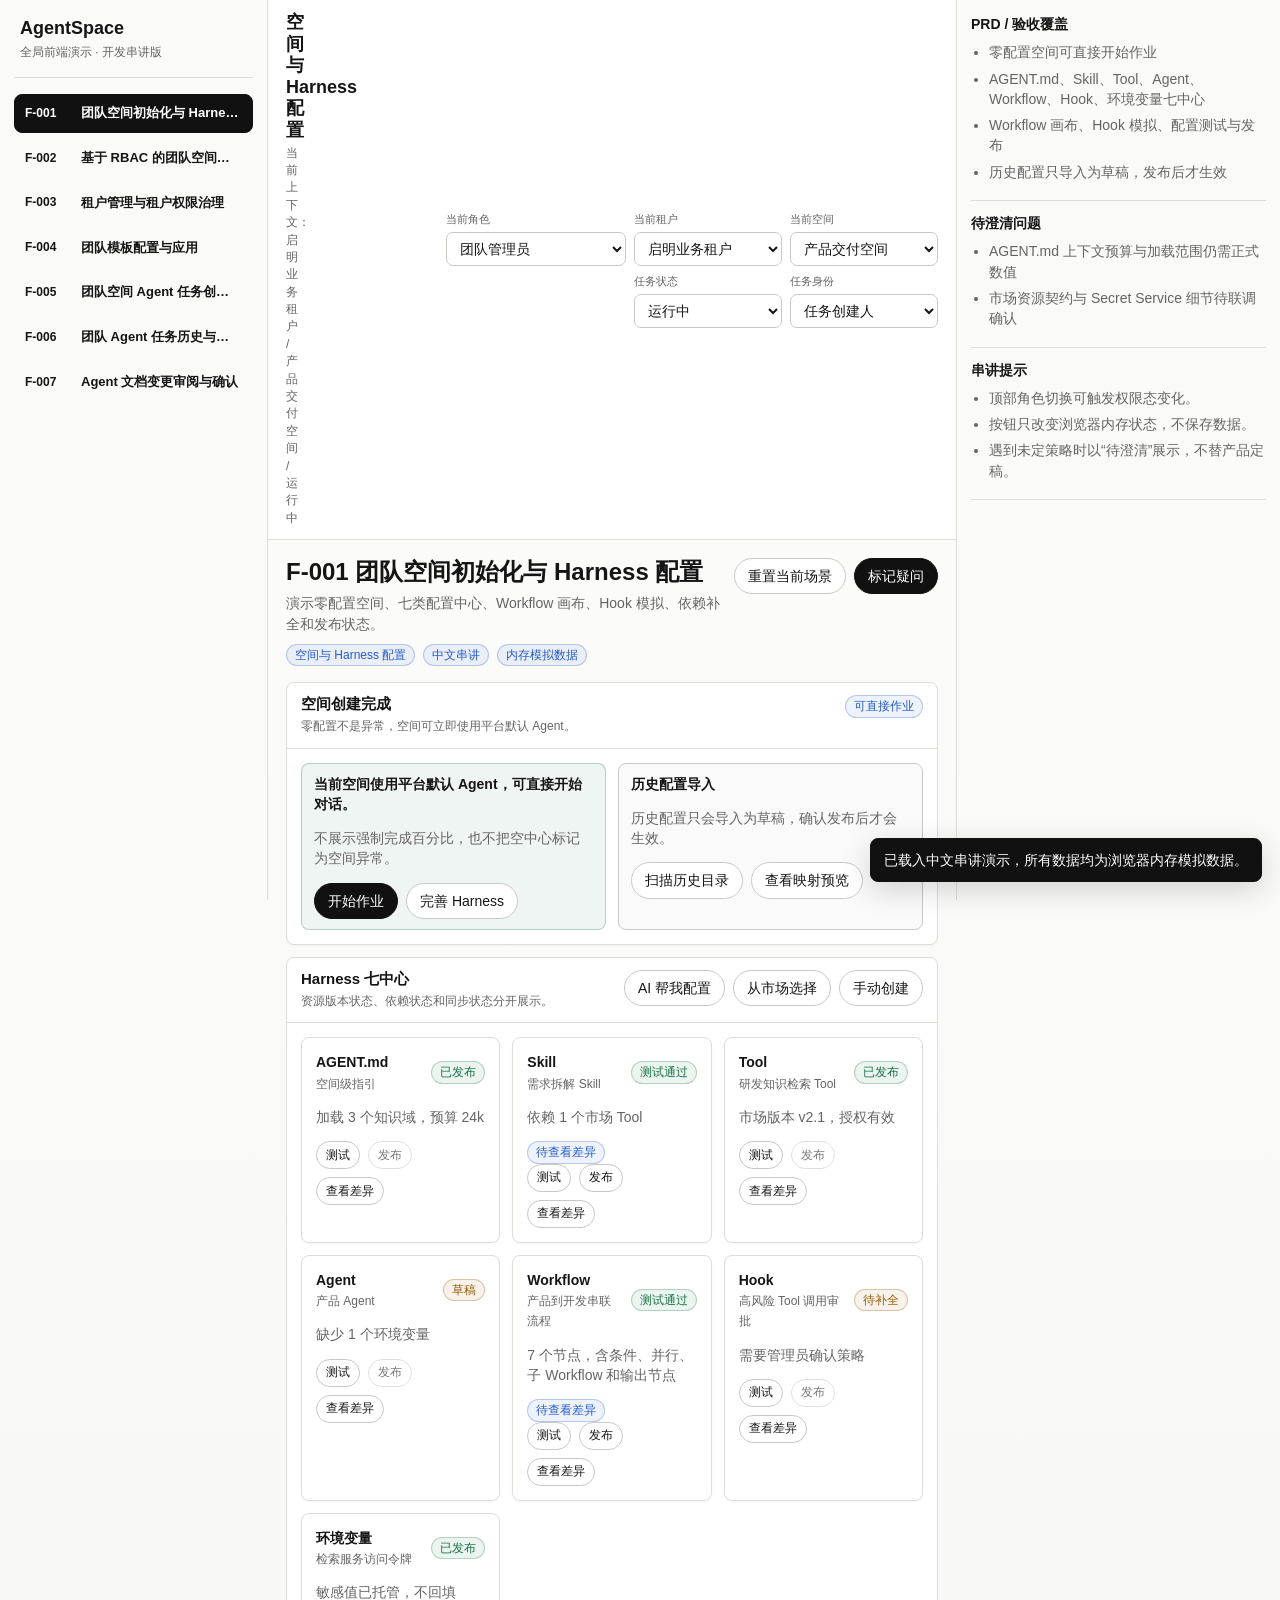
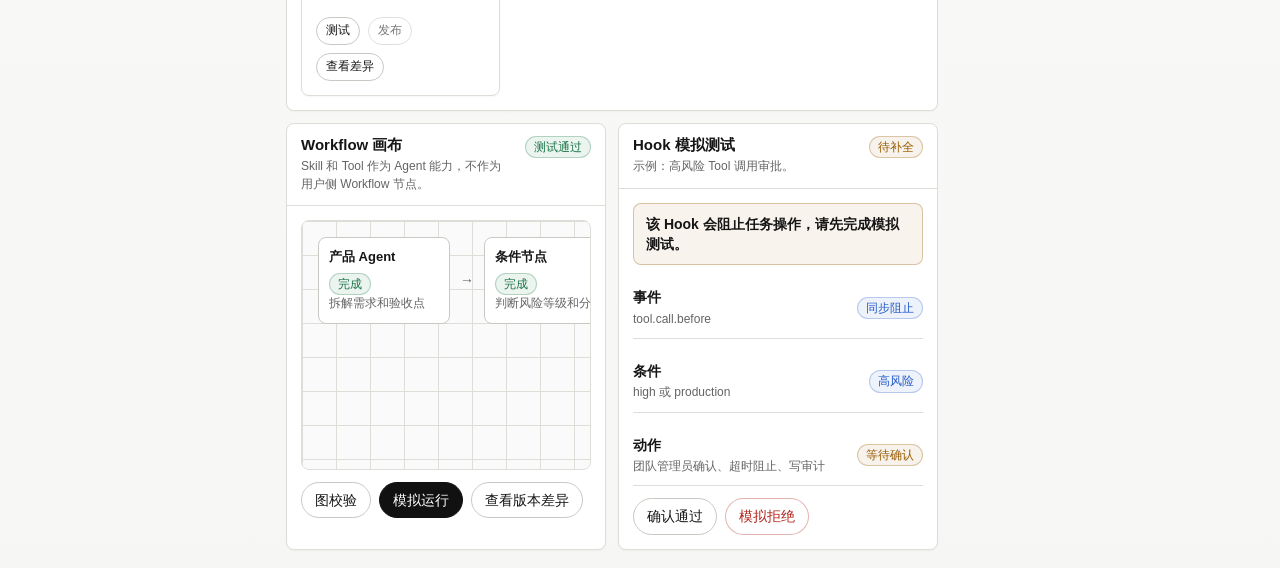
==== docs/global/frontend-demo/agentspace-walkthrough/index.html @ 5fec8a8c "docs: update AgentSpace specs and demo" ====
<!doctype html>
<html lang="zh-CN">
  <head>
    <meta charset="utf-8" />
    <meta name="viewport" content="width=device-width, initial-scale=1" />
    <title>AgentSpace 全局前端演示</title>
    <link rel="stylesheet" href="./styles.css" />
  </head>
  <body>
    <div id="app" class="app-shell" aria-live="polite"></div>
    <script src="./app.js"></script>
  </body>
</html>
---- docs/global/frontend-demo/agentspace-walkthrough/styles.css ----
:root {
  color-scheme: light;
  --bg: #f6f6f4;
  --surface: #ffffff;
  --surface-soft: #fafafa;
  --surface-strong: #f0f0ee;
  --text: #151515;
  --muted: #646464;
  --subtle: #8b8b8b;
  --line: #deded9;
  --line-strong: #c9c9c3;
  --black: #111111;
  --blue: #255cc7;
  --green: #177245;
  --orange: #995b00;
  --red: #b3261e;
  --purple: #6650a4;
  --shadow: 0 1px 2px rgba(0, 0, 0, 0.04);
  --radius: 8px;
  --sidebar: 268px;
  --inspector: 324px;
  font-family:
    Inter, "PingFang SC", "Hiragino Sans GB", "Microsoft YaHei", Arial,
    sans-serif;
  font-size: 14px;
  line-height: 1.45;
}

* {
  box-sizing: border-box;
}

html,
body {
  width: 100%;
  min-height: 100%;
  margin: 0;
}

body {
  background:
    linear-gradient(180deg, rgba(255, 255, 255, 0.76), rgba(246, 246, 244, 0.9)),
    var(--bg);
  color: var(--text);
}

button,
input,
select,
textarea {
  font: inherit;
}

button {
  cursor: pointer;
}

button:disabled,
select:disabled,
input:disabled {
  cursor: not-allowed;
  opacity: 0.58;
}

.app-shell {
  min-height: 100vh;
}

.workspace {
  display: grid;
  grid-template-columns: var(--sidebar) minmax(0, 1fr) var(--inspector);
  min-height: 100vh;
}

.sidebar {
  position: sticky;
  top: 0;
  height: 100vh;
  overflow: auto;
  border-right: 1px solid var(--line);
  background: rgba(250, 250, 249, 0.92);
  padding: 18px 14px;
}

.brand {
  display: grid;
  gap: 4px;
  padding: 0 6px 16px;
  border-bottom: 1px solid var(--line);
}

.brand-title {
  margin: 0;
  font-size: 18px;
  line-height: 1.2;
  font-weight: 760;
}

.brand-subtitle {
  margin: 0;
  color: var(--muted);
  font-size: 12px;
}

.nav-list {
  display: grid;
  gap: 6px;
  margin-top: 16px;
}

.nav-button {
  width: 100%;
  display: grid;
  grid-template-columns: auto minmax(0, 1fr);
  gap: 10px;
  align-items: center;
  border: 1px solid transparent;
  border-radius: var(--radius);
  background: transparent;
  color: var(--text);
  padding: 9px 10px;
  text-align: left;
}

.nav-button:hover {
  border-color: var(--line);
  background: var(--surface);
}

.nav-button.active {
  border-color: var(--black);
  background: var(--black);
  color: white;
}

.nav-id {
  min-width: 46px;
  font-size: 12px;
  font-weight: 740;
}

.nav-title {
  overflow: hidden;
  text-overflow: ellipsis;
  white-space: nowrap;
  font-size: 13px;
  font-weight: 650;
}

.main {
  min-width: 0;
  display: grid;
  grid-template-rows: auto minmax(0, 1fr);
}

.topbar {
  position: sticky;
  top: 0;
  z-index: 5;
  display: grid;
  grid-template-columns: minmax(0, 1fr) auto;
  gap: 16px;
  align-items: center;
  border-bottom: 1px solid var(--line);
  background: rgba(255, 255, 255, 0.9);
  backdrop-filter: blur(10px);
  padding: 12px 18px;
}

.topbar-title {
  min-width: 0;
}

.topbar-title h1 {
  margin: 0;
  font-size: 18px;
  line-height: 1.2;
}

.topbar-title p {
  margin: 3px 0 0;
  color: var(--muted);
  font-size: 12px;
}

.context-controls {
  display: flex;
  flex-wrap: wrap;
  justify-content: flex-end;
  gap: 8px;
}

.control {
  display: grid;
  gap: 4px;
}

.control label {
  color: var(--muted);
  font-size: 11px;
}

.control select,
.control input,
.control textarea {
  min-width: 148px;
  border: 1px solid var(--line-strong);
  border-radius: 7px;
  background: var(--surface);
  color: var(--text);
  padding: 7px 9px;
}

.content {
  min-width: 0;
  overflow: auto;
  padding: 18px;
}

.feature-header {
  display: grid;
  grid-template-columns: minmax(0, 1fr) auto;
  gap: 14px;
  align-items: start;
  margin-bottom: 16px;
}

.feature-header h2 {
  margin: 0;
  font-size: 24px;
  line-height: 1.18;
}

.feature-header p {
  margin: 7px 0 0;
  max-width: 900px;
  color: var(--muted);
}

.toolbar {
  display: flex;
  flex-wrap: wrap;
  gap: 8px;
  align-items: center;
}

.button {
  display: inline-flex;
  min-height: 34px;
  align-items: center;
  justify-content: center;
  gap: 6px;
  border: 1px solid var(--line-strong);
  border-radius: 999px;
  background: var(--surface);
  color: var(--text);
  padding: 7px 13px;
  text-decoration: none;
  white-space: nowrap;
}

.button:hover {
  border-color: var(--black);
}

.button.primary {
  border-color: var(--black);
  background: var(--black);
  color: #fff;
}

.button.danger {
  border-color: rgba(179, 38, 30, 0.35);
  color: var(--red);
}

.button.ghost {
  border-color: transparent;
  background: transparent;
}

.button.small {
  min-height: 28px;
  padding: 4px 9px;
  font-size: 12px;
}

.grid {
  display: grid;
  gap: 12px;
}

.grid.two {
  grid-template-columns: repeat(2, minmax(0, 1fr));
}

.grid.three {
  grid-template-columns: repeat(3, minmax(0, 1fr));
}

.grid.four {
  grid-template-columns: repeat(4, minmax(0, 1fr));
}

.panel {
  border: 1px solid var(--line);
  border-radius: var(--radius);
  background: var(--surface);
  box-shadow: var(--shadow);
  min-width: 0;
}

.panel-header {
  display: flex;
  align-items: flex-start;
  justify-content: space-between;
  gap: 12px;
  border-bottom: 1px solid var(--line);
  padding: 12px 14px;
}

.panel-title {
  margin: 0;
  font-size: 15px;
  line-height: 1.25;
  font-weight: 730;
}

.panel-subtitle {
  margin: 4px 0 0;
  color: var(--muted);
  font-size: 12px;
}

.panel-body {
  padding: 14px;
}

.metric-row,
.item-row,
.split-row {
  display: flex;
  align-items: center;
  justify-content: space-between;
  gap: 12px;
}

.item-row {
  min-height: 44px;
  border-bottom: 1px solid var(--line);
  padding: 10px 0;
}

.item-row:last-child {
  border-bottom: 0;
}

.item-main {
  min-width: 0;
}

.item-main strong {
  display: block;
  overflow-wrap: anywhere;
}

.muted {
  color: var(--muted);
}

.subtle {
  color: var(--subtle);
}

.tiny {
  font-size: 12px;
}

.badge {
  display: inline-flex;
  align-items: center;
  border: 1px solid var(--line-strong);
  border-radius: 999px;
  background: var(--surface-soft);
  color: var(--text);
  padding: 3px 8px;
  font-size: 12px;
  line-height: 1.2;
  white-space: nowrap;
}

.badge.dark {
  border-color: var(--black);
  background: var(--black);
  color: #fff;
}

.badge.green {
  border-color: rgba(23, 114, 69, 0.28);
  background: rgba(23, 114, 69, 0.08);
  color: var(--green);
}

.badge.blue {
  border-color: rgba(37, 92, 199, 0.28);
  background: rgba(37, 92, 199, 0.08);
  color: var(--blue);
}

.badge.orange {
  border-color: rgba(153, 91, 0, 0.3);
  background: rgba(153, 91, 0, 0.08);
  color: var(--orange);
}

.badge.red {
  border-color: rgba(179, 38, 30, 0.28);
  background: rgba(179, 38, 30, 0.08);
  color: var(--red);
}

.badge.purple {
  border-color: rgba(102, 80, 164, 0.28);
  background: rgba(102, 80, 164, 0.08);
  color: var(--purple);
}

.status-strip {
  display: flex;
  flex-wrap: wrap;
  gap: 8px;
  margin-top: 10px;
}

.table-wrap {
  width: 100%;
  overflow: auto;
}

table {
  width: 100%;
  border-collapse: collapse;
  min-width: 640px;
}

th,
td {
  border-bottom: 1px solid var(--line);
  padding: 10px 8px;
  text-align: left;
  vertical-align: middle;
}

th {
  color: var(--muted);
  font-size: 12px;
  font-weight: 650;
}

td {
  font-size: 13px;
}

.input-row {
  display: grid;
  grid-template-columns: minmax(0, 1fr) auto;
  gap: 8px;
  align-items: end;
}

.field,
.search-field {
  width: 100%;
  border: 1px solid var(--line-strong);
  border-radius: 7px;
  background: var(--surface);
  color: var(--text);
  padding: 8px 10px;
}

textarea.field {
  min-height: 86px;
  resize: vertical;
}

.segmented {
  display: inline-flex;
  flex-wrap: wrap;
  gap: 4px;
  border: 1px solid var(--line);
  border-radius: 999px;
  background: var(--surface-strong);
  padding: 3px;
}

.segment {
  border: 0;
  border-radius: 999px;
  background: transparent;
  color: var(--muted);
  padding: 5px 10px;
  white-space: nowrap;
}

.segment.active {
  background: var(--surface);
  color: var(--text);
  box-shadow: var(--shadow);
}

.canvas {
  position: relative;
  min-height: 250px;
  border: 1px solid var(--line);
  border-radius: var(--radius);
  background:
    linear-gradient(var(--line) 1px, transparent 1px),
    linear-gradient(90deg, var(--line) 1px, transparent 1px),
    var(--surface-soft);
  background-size: 34px 34px;
  padding: 16px;
  overflow: auto;
}

.node-map {
  display: flex;
  min-width: 640px;
  align-items: center;
  gap: 10px;
}

.node {
  min-width: 132px;
  border: 1px solid var(--line-strong);
  border-radius: var(--radius);
  background: var(--surface);
  padding: 10px;
}

.node.active {
  border-color: var(--black);
  box-shadow: inset 0 0 0 1px var(--black);
}

.node h4 {
  margin: 0 0 6px;
  font-size: 13px;
}

.node p {
  margin: 0;
  color: var(--muted);
  font-size: 12px;
}

.connector {
  color: var(--muted);
  white-space: nowrap;
}

.timeline {
  display: grid;
  gap: 10px;
}

.timeline-item {
  display: grid;
  grid-template-columns: 84px minmax(0, 1fr);
  gap: 12px;
}

.timeline-time {
  color: var(--subtle);
  font-size: 12px;
  padding-top: 3px;
}

.timeline-card {
  border-left: 2px solid var(--line-strong);
  padding-left: 12px;
}

.timeline-card strong {
  display: block;
  margin-bottom: 3px;
}

.code-block {
  overflow: auto;
  border: 1px solid var(--line);
  border-radius: var(--radius);
  background: #1f1f1f;
  color: #f4f4f4;
  padding: 12px;
  font-family: "SFMono-Regular", Consolas, "Liberation Mono", monospace;
  font-size: 12px;
  line-height: 1.55;
  white-space: pre;
}

.diff-add {
  color: #b8f0cf;
}

.diff-del {
  color: #ffb8b3;
}

.notice {
  border: 1px solid var(--line-strong);
  border-radius: var(--radius);
  background: var(--surface-soft);
  padding: 10px 12px;
}

.notice.warning {
  border-color: rgba(153, 91, 0, 0.32);
  background: rgba(153, 91, 0, 0.07);
}

.notice.danger {
  border-color: rgba(179, 38, 30, 0.28);
  background: rgba(179, 38, 30, 0.07);
}

.notice.success {
  border-color: rgba(23, 114, 69, 0.28);
  background: rgba(23, 114, 69, 0.07);
}

.inspector {
  position: sticky;
  top: 0;
  height: 100vh;
  overflow: auto;
  border-left: 1px solid var(--line);
  background: rgba(250, 250, 249, 0.95);
  padding: 14px;
}

.inspector-section {
  border-bottom: 1px solid var(--line);
  padding: 12px 0;
}

.inspector-section:first-child {
  padding-top: 0;
}

.inspector h3 {
  margin: 0 0 8px;
  font-size: 14px;
}

.inspector ul {
  margin: 0;
  padding-left: 18px;
}

.inspector li {
  margin: 6px 0;
  color: var(--muted);
}

.toast {
  position: fixed;
  right: 18px;
  bottom: 18px;
  z-index: 20;
  max-width: 420px;
  border: 1px solid var(--black);
  border-radius: var(--radius);
  background: var(--black);
  color: #fff;
  padding: 11px 13px;
  box-shadow: 0 8px 30px rgba(0, 0, 0, 0.16);
}

.modal-backdrop {
  position: fixed;
  inset: 0;
  z-index: 30;
  display: grid;
  place-items: center;
  background: rgba(20, 20, 20, 0.32);
  padding: 18px;
}

.modal {
  width: min(680px, 100%);
  max-height: calc(100vh - 36px);
  overflow: auto;
  border: 1px solid var(--line-strong);
  border-radius: var(--radius);
  background: var(--surface);
  box-shadow: 0 22px 80px rgba(0, 0, 0, 0.24);
}

.modal-header,
.modal-body,
.modal-footer {
  padding: 14px;
}

.modal-header {
  display: flex;
  justify-content: space-between;
  gap: 12px;
  border-bottom: 1px solid var(--line);
}

.modal-header h3 {
  margin: 0;
}

.modal-footer {
  border-top: 1px solid var(--line);
  text-align: right;
}

.empty {
  display: grid;
  min-height: 160px;
  place-items: center;
  border: 1px dashed var(--line-strong);
  border-radius: var(--radius);
  color: var(--muted);
  text-align: center;
  padding: 20px;
}

@media (max-width: 1180px) {
  .workspace {
    grid-template-columns: 230px minmax(0, 1fr);
  }

  .inspector {
    position: static;
    grid-column: 1 / -1;
    height: auto;
    border-top: 1px solid var(--line);
    border-left: 0;
  }
}

@media (max-width: 880px) {
  .workspace {
    grid-template-columns: 1fr;
  }

  .sidebar {
    position: static;
    height: auto;
    border-right: 0;
    border-bottom: 1px solid var(--line);
  }

  .nav-list {
    grid-template-columns: repeat(2, minmax(0, 1fr));
  }

  .topbar,
  .feature-header {
    grid-template-columns: 1fr;
  }

  .context-controls {
    justify-content: flex-start;
  }

  .grid.two,
  .grid.three,
  .grid.four {
    grid-template-columns: 1fr;
  }
}

@media (max-width: 560px) {
  .content,
  .topbar,
  .sidebar,
  .inspector {
    padding: 12px;
  }

  .nav-list {
    grid-template-columns: 1fr;
  }

  .input-row,
  .timeline-item {
    grid-template-columns: 1fr;
  }

  .control,
  .control select,
  .control input,
  .button {
    width: 100%;
  }

  .context-controls {
    display: grid;
    grid-template-columns: 1fr;
  }
}
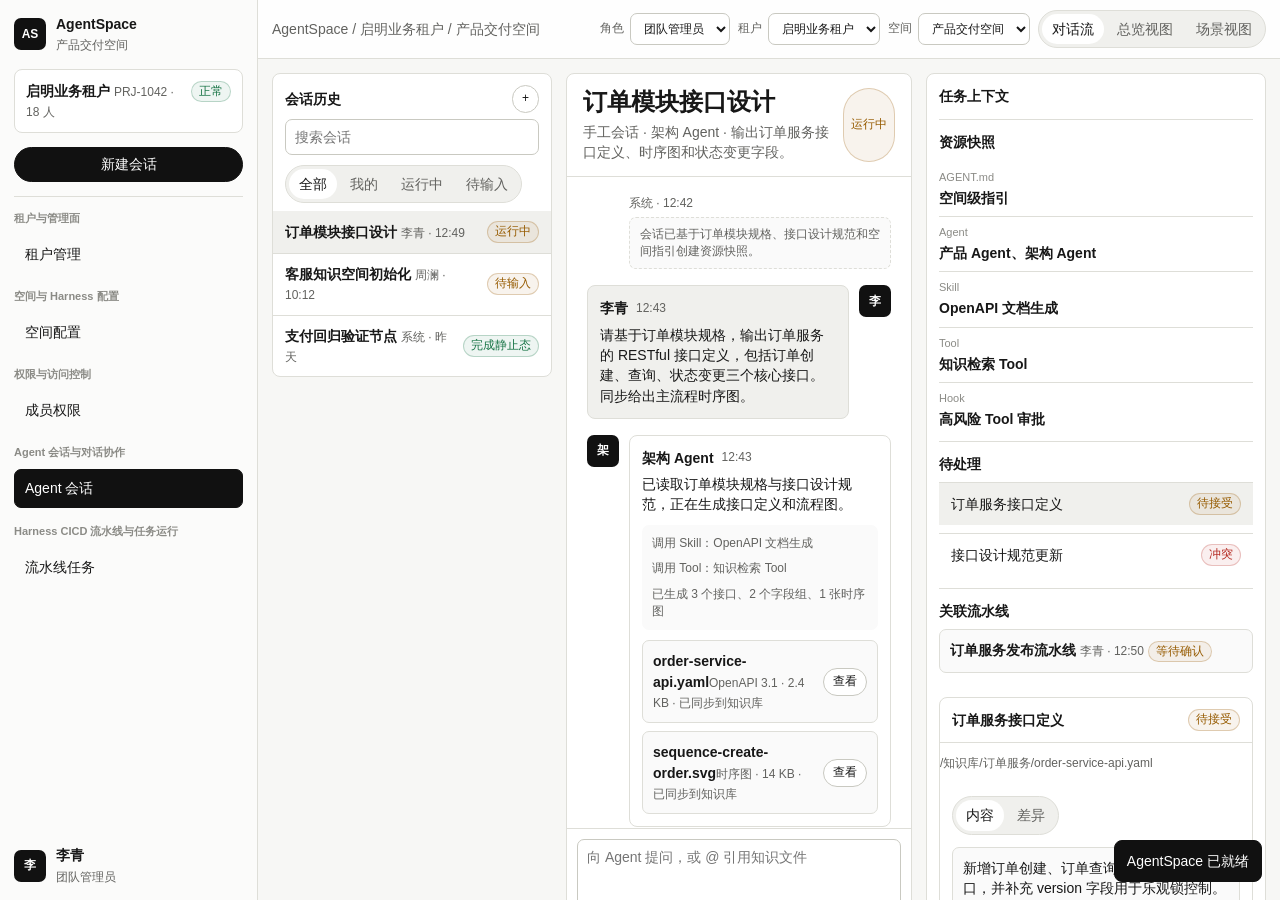
==== commit dbdc4742: "docs:更新workflow设计和demo" ====
--- a/docs/global/frontend-demo/agentspace-walkthrough/index.html
+++ b/docs/global/frontend-demo/agentspace-walkthrough/index.html
@@ -3,7 +3,7 @@
   <head>
     <meta charset="utf-8" />
     <meta name="viewport" content="width=device-width, initial-scale=1" />
-    <title>AgentSpace 全局前端演示</title>
+    <title>AgentSpace 产品体验</title>
     <link rel="stylesheet" href="./styles.css" />
   </head>
   <body>
--- a/docs/global/frontend-demo/agentspace-walkthrough/styles.css
+++ b/docs/global/frontend-demo/agentspace-walkthrough/styles.css
@@ -1,34 +1,26 @@
 :root {
   color-scheme: light;
-  --bg: #f6f6f4;
+  --bg: #f7f7f5;
   --surface: #ffffff;
   --surface-soft: #fafafa;
-  --surface-strong: #f0f0ee;
-  --text: #151515;
-  --muted: #646464;
-  --subtle: #8b8b8b;
-  --line: #deded9;
-  --line-strong: #c9c9c3;
+  --surface-strong: #f0f0ed;
+  --text: #171717;
+  --muted: #62625f;
+  --subtle: #8b8b86;
+  --line: #deded8;
+  --line-strong: #c9c9c1;
   --black: #111111;
+  --green: #167344;
+  --orange: #965b00;
+  --red: #b3261e;
   --blue: #255cc7;
-  --green: #177245;
-  --orange: #995b00;
-  --red: #b3261e;
-  --purple: #6650a4;
-  --shadow: 0 1px 2px rgba(0, 0, 0, 0.04);
   --radius: 8px;
-  --sidebar: 268px;
-  --inspector: 324px;
-  font-family:
-    Inter, "PingFang SC", "Hiragino Sans GB", "Microsoft YaHei", Arial,
-    sans-serif;
+  font-family: Inter, "PingFang SC", "Hiragino Sans GB", "Microsoft YaHei", Arial, sans-serif;
   font-size: 14px;
   line-height: 1.45;
 }
 
-* {
-  box-sizing: border-box;
-}
+* { box-sizing: border-box; }
 
 html,
 body {
@@ -38,9 +30,7 @@
 }
 
 body {
-  background:
-    linear-gradient(180deg, rgba(255, 255, 255, 0.76), rgba(246, 246, 244, 0.9)),
-    var(--bg);
+  background: var(--bg);
   color: var(--text);
 }
 
@@ -56,211 +46,301 @@
 }
 
 button:disabled,
-select:disabled,
-input:disabled {
+select:disabled {
   cursor: not-allowed;
-  opacity: 0.58;
-}
-
-.app-shell {
+  opacity: 0.5;
+}
+
+.app-shell,
+.product-shell {
   min-height: 100vh;
 }
 
-.workspace {
-  display: grid;
-  grid-template-columns: var(--sidebar) minmax(0, 1fr) var(--inspector);
-  min-height: 100vh;
+.product-shell {
+  display: grid;
+  grid-template-columns: 258px minmax(0, 1fr);
 }
 
 .sidebar {
   position: sticky;
   top: 0;
+  display: grid;
+  grid-template-rows: auto auto auto 1fr auto;
+  gap: 14px;
   height: 100vh;
   overflow: auto;
   border-right: 1px solid var(--line);
-  background: rgba(250, 250, 249, 0.92);
-  padding: 18px 14px;
-}
-
-.brand {
+  background: #fbfbfa;
+  padding: 14px;
+}
+
+.brand-row,
+.user-strip {
+  display: flex;
+  align-items: center;
+  gap: 10px;
+}
+
+.brand-mark,
+.avatar {
+  display: grid;
+  width: 32px;
+  height: 32px;
+  flex: 0 0 auto;
+  place-items: center;
+  border-radius: 7px;
+  background: var(--black);
+  color: #fff;
+  font-size: 12px;
+  font-weight: 760;
+}
+
+.brand-row strong,
+.user-strip strong {
+  display: block;
+  font-weight: 740;
+}
+
+.brand-row span,
+.user-strip span,
+.space-card span,
+.context-card span,
+.list-row span,
+.session-row span,
+.artifact span,
+.muted {
+  color: var(--muted);
+  font-size: 12px;
+}
+
+.space-card,
+.panel,
+.context-panel,
+.session-list,
+.conversation {
+  border: 1px solid var(--line);
+  border-radius: var(--radius);
+  background: var(--surface);
+}
+
+.space-card {
+  padding: 11px;
+}
+
+.split {
+  display: flex;
+  align-items: flex-start;
+  justify-content: space-between;
+  gap: 12px;
+}
+
+.sidebar-actions {
+  display: grid;
+  gap: 8px;
+}
+
+.nav-list {
+  display: grid;
+  align-content: start;
+  gap: 16px;
+  border-top: 1px solid var(--line);
+  padding-top: 14px;
+}
+
+.nav-group {
   display: grid;
   gap: 4px;
-  padding: 0 6px 16px;
-  border-bottom: 1px solid var(--line);
-}
-
-.brand-title {
-  margin: 0;
-  font-size: 18px;
-  line-height: 1.2;
-  font-weight: 760;
-}
-
-.brand-subtitle {
-  margin: 0;
-  color: var(--muted);
-  font-size: 12px;
-}
-
-.nav-list {
-  display: grid;
-  gap: 6px;
-  margin-top: 16px;
-}
-
-.nav-button {
+}
+
+.nav-group p {
+  margin: 0 0 4px;
+  color: var(--subtle);
+  font-size: 11px;
+  font-weight: 700;
+}
+
+.nav-item {
   width: 100%;
-  display: grid;
-  grid-template-columns: auto minmax(0, 1fr);
-  gap: 10px;
-  align-items: center;
   border: 1px solid transparent;
-  border-radius: var(--radius);
+  border-radius: 7px;
   background: transparent;
   color: var(--text);
-  padding: 9px 10px;
+  padding: 8px 10px;
   text-align: left;
 }
 
-.nav-button:hover {
+.nav-item:hover,
+.nav-item.active {
   border-color: var(--line);
-  background: var(--surface);
-}
-
-.nav-button.active {
+  background: var(--surface-strong);
+}
+
+.nav-item.active {
   border-color: var(--black);
   background: var(--black);
-  color: white;
-}
-
-.nav-id {
-  min-width: 46px;
-  font-size: 12px;
-  font-weight: 740;
-}
-
-.nav-title {
+  color: #fff;
+}
+
+.main-shell {
+  min-width: 0;
+  display: grid;
+  grid-template-rows: auto minmax(0, 1fr);
+  height: 100vh;
+}
+
+.topbar {
+  display: grid;
+  grid-template-columns: minmax(0, 1fr) auto;
+  align-items: center;
+  gap: 14px;
+  border-bottom: 1px solid var(--line);
+  background: rgba(255, 255, 255, 0.92);
+  padding: 10px 14px;
+}
+
+.crumbs {
   overflow: hidden;
+  color: var(--muted);
   text-overflow: ellipsis;
   white-space: nowrap;
-  font-size: 13px;
-  font-weight: 650;
-}
-
-.main {
-  min-width: 0;
-  display: grid;
-  grid-template-rows: auto minmax(0, 1fr);
-}
-
-.topbar {
-  position: sticky;
-  top: 0;
-  z-index: 5;
-  display: grid;
-  grid-template-columns: minmax(0, 1fr) auto;
-  gap: 16px;
-  align-items: center;
-  border-bottom: 1px solid var(--line);
-  background: rgba(255, 255, 255, 0.9);
-  backdrop-filter: blur(10px);
-  padding: 12px 18px;
-}
-
-.topbar-title {
-  min-width: 0;
-}
-
-.topbar-title h1 {
-  margin: 0;
-  font-size: 18px;
-  line-height: 1.2;
-}
-
-.topbar-title p {
-  margin: 3px 0 0;
-  color: var(--muted);
-  font-size: 12px;
-}
-
-.context-controls {
+}
+
+.topbar-controls {
   display: flex;
   flex-wrap: wrap;
   justify-content: flex-end;
   gap: 8px;
 }
 
-.control {
-  display: grid;
-  gap: 4px;
-}
-
-.control label {
-  color: var(--muted);
-  font-size: 11px;
-}
-
-.control select,
-.control input,
-.control textarea {
-  min-width: 148px;
+.topbar-controls label {
+  display: flex;
+  align-items: center;
+  gap: 6px;
+  color: var(--muted);
+  font-size: 12px;
+}
+
+select,
+input,
+textarea {
   border: 1px solid var(--line-strong);
   border-radius: 7px;
-  background: var(--surface);
+  background: #fff;
   color: var(--text);
   padding: 7px 9px;
 }
 
-.content {
-  min-width: 0;
+.view-switch,
+.segmented {
+  display: inline-flex;
+  gap: 3px;
+  border: 1px solid var(--line);
+  border-radius: 999px;
+  background: var(--surface-strong);
+  padding: 3px;
+}
+
+.view-switch button,
+.segmented button {
+  border: 0;
+  border-radius: 999px;
+  background: transparent;
+  color: var(--muted);
+  padding: 5px 10px;
+  white-space: nowrap;
+}
+
+.view-switch button.active,
+.segmented button.active {
+  background: #fff;
+  color: var(--text);
+}
+
+.workbench {
+  min-height: 0;
   overflow: auto;
-  padding: 18px;
-}
-
-.feature-header {
-  display: grid;
-  grid-template-columns: minmax(0, 1fr) auto;
+  padding: 14px;
+}
+
+.workbench.two-col {
+  display: grid;
+  grid-template-columns: minmax(0, 1fr) 340px;
   gap: 14px;
-  align-items: start;
-  margin-bottom: 16px;
-}
-
-.feature-header h2 {
+}
+
+.session-layout {
+  display: grid;
+  grid-template-columns: 280px minmax(0, 1fr) 340px;
+  gap: 14px;
+}
+
+.content-area {
+  display: grid;
+  align-content: start;
+  gap: 14px;
+}
+
+.page-title {
+  display: flex;
+  align-items: flex-start;
+  justify-content: space-between;
+  gap: 12px;
+  border-bottom: 1px solid var(--line);
+  padding: 4px 0 14px;
+}
+
+.page-title h1,
+.conversation-head h1 {
   margin: 0;
   font-size: 24px;
   line-height: 1.18;
 }
 
-.feature-header p {
-  margin: 7px 0 0;
-  max-width: 900px;
-  color: var(--muted);
-}
-
-.toolbar {
-  display: flex;
-  flex-wrap: wrap;
-  gap: 8px;
-  align-items: center;
+.page-title p,
+.conversation-head p {
+  margin: 5px 0 0;
+  color: var(--muted);
+}
+
+.panel,
+.session-list,
+.conversation,
+.context-panel {
+  min-width: 0;
+}
+
+.panel-head {
+  display: flex;
+  align-items: center;
+  justify-content: space-between;
+  gap: 10px;
+  border-bottom: 1px solid var(--line);
+  padding: 11px 12px;
+}
+
+.panel-head.no-border {
+  border-bottom: 0;
+  padding-bottom: 6px;
+}
+
+.panel-head h2,
+.context-panel h2,
+.context-section h3 {
+  margin: 0;
+  font-size: 14px;
 }
 
 .button {
   display: inline-flex;
-  min-height: 34px;
+  min-height: 32px;
   align-items: center;
   justify-content: center;
-  gap: 6px;
   border: 1px solid var(--line-strong);
   border-radius: 999px;
-  background: var(--surface);
+  background: #fff;
   color: var(--text);
-  padding: 7px 13px;
-  text-decoration: none;
+  padding: 6px 12px;
   white-space: nowrap;
-}
-
-.button:hover {
-  border-color: var(--black);
 }
 
 .button.primary {
@@ -269,111 +349,20 @@
   color: #fff;
 }
 
-.button.danger {
-  border-color: rgba(179, 38, 30, 0.35);
-  color: var(--red);
-}
-
-.button.ghost {
-  border-color: transparent;
-  background: transparent;
-}
-
 .button.small {
-  min-height: 28px;
+  min-height: 26px;
   padding: 4px 9px;
   font-size: 12px;
 }
 
-.grid {
-  display: grid;
-  gap: 12px;
-}
-
-.grid.two {
-  grid-template-columns: repeat(2, minmax(0, 1fr));
-}
-
-.grid.three {
-  grid-template-columns: repeat(3, minmax(0, 1fr));
-}
-
-.grid.four {
-  grid-template-columns: repeat(4, minmax(0, 1fr));
-}
-
-.panel {
-  border: 1px solid var(--line);
-  border-radius: var(--radius);
-  background: var(--surface);
-  box-shadow: var(--shadow);
-  min-width: 0;
-}
-
-.panel-header {
-  display: flex;
-  align-items: flex-start;
-  justify-content: space-between;
-  gap: 12px;
-  border-bottom: 1px solid var(--line);
-  padding: 12px 14px;
-}
-
-.panel-title {
-  margin: 0;
-  font-size: 15px;
-  line-height: 1.25;
-  font-weight: 730;
-}
-
-.panel-subtitle {
-  margin: 4px 0 0;
-  color: var(--muted);
-  font-size: 12px;
-}
-
-.panel-body {
-  padding: 14px;
-}
-
-.metric-row,
-.item-row,
-.split-row {
-  display: flex;
-  align-items: center;
-  justify-content: space-between;
-  gap: 12px;
-}
-
-.item-row {
-  min-height: 44px;
-  border-bottom: 1px solid var(--line);
-  padding: 10px 0;
-}
-
-.item-row:last-child {
-  border-bottom: 0;
-}
-
-.item-main {
-  min-width: 0;
-}
-
-.item-main strong {
-  display: block;
-  overflow-wrap: anywhere;
-}
-
-.muted {
-  color: var(--muted);
-}
-
-.subtle {
-  color: var(--subtle);
-}
-
-.tiny {
-  font-size: 12px;
+.toolbar {
+  display: flex;
+  flex-wrap: wrap;
+  gap: 8px;
+}
+
+.toolbar.vertical {
+  display: grid;
 }
 
 .badge {
@@ -383,283 +372,382 @@
   border-radius: 999px;
   background: var(--surface-soft);
   color: var(--text);
-  padding: 3px 8px;
-  font-size: 12px;
-  line-height: 1.2;
+  padding: 2px 7px;
+  font-size: 12px;
+  line-height: 1.3;
   white-space: nowrap;
 }
 
-.badge.dark {
-  border-color: var(--black);
-  background: var(--black);
-  color: #fff;
-}
-
-.badge.green {
-  border-color: rgba(23, 114, 69, 0.28);
-  background: rgba(23, 114, 69, 0.08);
+.badge.ok {
+  border-color: rgba(22, 115, 68, 0.25);
+  background: rgba(22, 115, 68, 0.07);
   color: var(--green);
 }
 
-.badge.blue {
-  border-color: rgba(37, 92, 199, 0.28);
-  background: rgba(37, 92, 199, 0.08);
-  color: var(--blue);
-}
-
-.badge.orange {
-  border-color: rgba(153, 91, 0, 0.3);
-  background: rgba(153, 91, 0, 0.08);
+.badge.wait {
+  border-color: rgba(150, 91, 0, 0.26);
+  background: rgba(150, 91, 0, 0.07);
   color: var(--orange);
 }
 
-.badge.red {
-  border-color: rgba(179, 38, 30, 0.28);
-  background: rgba(179, 38, 30, 0.08);
+.badge.bad {
+  border-color: rgba(179, 38, 30, 0.24);
+  background: rgba(179, 38, 30, 0.07);
   color: var(--red);
 }
 
-.badge.purple {
-  border-color: rgba(102, 80, 164, 0.28);
-  background: rgba(102, 80, 164, 0.08);
-  color: var(--purple);
-}
-
-.status-strip {
-  display: flex;
-  flex-wrap: wrap;
+.list,
+.table,
+.member-table {
+  display: grid;
+}
+
+.list-row,
+.session-row,
+.todo {
+  width: 100%;
+  display: flex;
+  align-items: center;
+  justify-content: space-between;
+  gap: 10px;
+  border: 0;
+  border-top: 1px solid var(--line);
+  background: transparent;
+  color: var(--text);
+  padding: 10px 12px;
+  text-align: left;
+}
+
+.list-row:first-child,
+.session-row:first-child {
+  border-top: 0;
+}
+
+.list-row.selected,
+.session-row.selected,
+.todo.selected {
+  background: var(--surface-strong);
+}
+
+.search {
+  width: calc(100% - 24px);
+  margin: 0 12px 10px;
+}
+
+.session-list {
+  align-self: start;
+  overflow: hidden;
+}
+
+.session-list .segmented {
+  margin: 0 12px 8px;
+}
+
+.conversation {
+  display: grid;
+  grid-template-rows: auto minmax(0, 1fr) auto;
+  min-height: calc(100vh - 92px);
+  overflow: hidden;
+}
+
+.conversation-head {
+  display: flex;
+  justify-content: space-between;
+  gap: 12px;
+  border-bottom: 1px solid var(--line);
+  padding: 14px 16px;
+}
+
+.messages {
+  overflow: auto;
+  padding: 18px 20px;
+}
+
+.message {
+  margin-bottom: 16px;
+}
+
+.message.system {
+  margin-left: 42px;
+  color: var(--muted);
+  font-size: 12px;
+}
+
+.message.system p {
+  display: inline-block;
+  margin: 4px 0 0;
+  border: 1px dashed var(--line);
+  border-radius: 7px;
+  background: var(--surface-soft);
+  padding: 8px 10px;
+}
+
+.message.user,
+.message.agent {
+  display: grid;
+  grid-template-columns: 32px minmax(0, 1fr);
+  gap: 10px;
+}
+
+.message.user {
+  grid-template-columns: minmax(0, 1fr) 32px;
+}
+
+.message.user .avatar {
+  grid-column: 2;
+  grid-row: 1;
+}
+
+.message.user .bubble {
+  grid-column: 1;
+  justify-self: end;
+  max-width: 760px;
+  background: var(--surface-strong);
+}
+
+.bubble {
+  border: 1px solid var(--line);
+  border-radius: var(--radius);
+  background: #fff;
+  padding: 12px;
+}
+
+.message-meta {
+  display: flex;
+  align-items: center;
+  gap: 8px;
+  margin-bottom: 6px;
+}
+
+.message-meta span {
+  color: var(--muted);
+  font-size: 12px;
+}
+
+.bubble p {
+  margin: 0;
+}
+
+.step-card,
+.artifact-list,
+.snapshot {
+  display: grid;
   gap: 8px;
   margin-top: 10px;
 }
 
-.table-wrap {
+.step-card {
+  border-radius: 7px;
+  background: var(--surface-soft);
+  padding: 10px;
+}
+
+.step-card span {
+  display: block;
+  color: var(--muted);
+  font-size: 12px;
+}
+
+.artifact,
+.context-card,
+.doc-box,
+.diff-box {
+  border: 1px solid var(--line);
+  border-radius: 7px;
+  background: var(--surface-soft);
+  padding: 10px;
+}
+
+.artifact {
+  display: flex;
+  align-items: center;
+  justify-content: space-between;
+  gap: 10px;
+}
+
+.composer {
+  border-top: 1px solid var(--line);
+  background: #fff;
+  padding: 10px;
+}
+
+.composer textarea {
   width: 100%;
-  overflow: auto;
-}
-
-table {
-  width: 100%;
-  border-collapse: collapse;
-  min-width: 640px;
-}
-
-th,
-td {
+  min-height: 72px;
+  resize: vertical;
+}
+
+.composer-actions {
+  display: flex;
+  align-items: center;
+  justify-content: space-between;
+  gap: 10px;
+  margin-top: 8px;
+}
+
+.hint {
+  color: var(--subtle);
+  font-size: 12px;
+}
+
+.context-panel {
+  align-self: start;
+  display: grid;
+  gap: 12px;
+  padding: 12px;
+}
+
+.context-section {
+  display: grid;
+  gap: 8px;
+  border-top: 1px solid var(--line);
+  padding-top: 12px;
+}
+
+.snapshot div {
+  display: grid;
+  gap: 2px;
   border-bottom: 1px solid var(--line);
-  padding: 10px 8px;
-  text-align: left;
-  vertical-align: middle;
-}
-
-th {
-  color: var(--muted);
-  font-size: 12px;
-  font-weight: 650;
-}
-
-td {
-  font-size: 13px;
-}
-
-.input-row {
-  display: grid;
-  grid-template-columns: minmax(0, 1fr) auto;
-  gap: 8px;
-  align-items: end;
-}
-
-.field,
-.search-field {
-  width: 100%;
-  border: 1px solid var(--line-strong);
-  border-radius: 7px;
-  background: var(--surface);
-  color: var(--text);
-  padding: 8px 10px;
-}
-
-textarea.field {
-  min-height: 86px;
-  resize: vertical;
-}
-
-.segmented {
-  display: inline-flex;
-  flex-wrap: wrap;
-  gap: 4px;
-  border: 1px solid var(--line);
-  border-radius: 999px;
-  background: var(--surface-strong);
-  padding: 3px;
-}
-
-.segment {
-  border: 0;
-  border-radius: 999px;
-  background: transparent;
-  color: var(--muted);
-  padding: 5px 10px;
-  white-space: nowrap;
-}
-
-.segment.active {
-  background: var(--surface);
-  color: var(--text);
-  box-shadow: var(--shadow);
-}
-
-.canvas {
-  position: relative;
-  min-height: 250px;
+  padding-bottom: 8px;
+}
+
+.snapshot div:last-child {
+  border-bottom: 0;
+  padding-bottom: 0;
+}
+
+.snapshot span {
+  color: var(--subtle);
+  font-size: 11px;
+}
+
+.resource-grid {
+  display: grid;
+  grid-template-columns: repeat(3, minmax(0, 1fr));
+  gap: 12px;
+}
+
+.resource-card {
+  display: grid;
+  gap: 10px;
   border: 1px solid var(--line);
   border-radius: var(--radius);
-  background:
-    linear-gradient(var(--line) 1px, transparent 1px),
-    linear-gradient(90deg, var(--line) 1px, transparent 1px),
-    var(--surface-soft);
-  background-size: 34px 34px;
-  padding: 16px;
+  background: #fff;
+  padding: 12px;
+}
+
+.resource-card p {
+  margin: 0;
+  color: var(--muted);
+}
+
+.metrics {
+  display: grid;
+  grid-template-columns: repeat(3, minmax(0, 1fr));
+  gap: 10px;
+  padding: 12px;
+}
+
+.metrics div {
+  border: 1px solid var(--line);
+  border-radius: 7px;
+  background: var(--surface-soft);
+  padding: 10px;
+}
+
+.metrics span {
+  display: block;
+  color: var(--muted);
+  font-size: 12px;
+}
+
+.metrics strong {
+  font-size: 20px;
+}
+
+.table-row,
+.member-head,
+.member-row {
+  display: grid;
+  grid-template-columns: 1.2fr 0.8fr 2fr auto;
+  gap: 10px;
+  align-items: center;
+  border-top: 1px solid var(--line);
+  padding: 10px 12px;
+}
+
+.member-head,
+.member-row {
+  grid-template-columns: 1fr 1fr 1fr auto 1fr auto;
+}
+
+.member-head {
+  color: var(--subtle);
+  font-size: 12px;
+}
+
+.run-graph {
+  display: flex;
+  align-items: stretch;
+  gap: 8px;
   overflow: auto;
-}
-
-.node-map {
-  display: flex;
-  min-width: 640px;
-  align-items: center;
-  gap: 10px;
-}
-
-.node {
-  min-width: 132px;
-  border: 1px solid var(--line-strong);
-  border-radius: var(--radius);
-  background: var(--surface);
-  padding: 10px;
-}
-
-.node.active {
-  border-color: var(--black);
-  box-shadow: inset 0 0 0 1px var(--black);
-}
-
-.node h4 {
-  margin: 0 0 6px;
-  font-size: 13px;
-}
-
-.node p {
-  margin: 0;
-  color: var(--muted);
-  font-size: 12px;
-}
-
-.connector {
-  color: var(--muted);
-  white-space: nowrap;
-}
-
-.timeline {
-  display: grid;
-  gap: 10px;
-}
-
-.timeline-item {
-  display: grid;
-  grid-template-columns: 84px minmax(0, 1fr);
-  gap: 12px;
-}
-
-.timeline-time {
-  color: var(--subtle);
-  font-size: 12px;
-  padding-top: 3px;
-}
-
-.timeline-card {
-  border-left: 2px solid var(--line-strong);
-  padding-left: 12px;
-}
-
-.timeline-card strong {
-  display: block;
-  margin-bottom: 3px;
-}
-
-.code-block {
-  overflow: auto;
+  padding: 14px;
+}
+
+.run-node {
+  display: grid;
+  min-width: 154px;
+  gap: 7px;
   border: 1px solid var(--line);
   border-radius: var(--radius);
-  background: #1f1f1f;
-  color: #f4f4f4;
-  padding: 12px;
+  background: #fff;
+  padding: 10px;
+}
+
+.run-node.active {
+  border-color: var(--black);
+}
+
+.run-node span {
+  color: var(--muted);
+  font-size: 12px;
+}
+
+.edge {
+  width: 28px;
+  height: 1px;
+  align-self: center;
+  background: var(--line-strong);
+}
+
+.document-panel {
+  margin-top: 12px;
+}
+
+.segmented.wide {
+  margin: 12px;
+}
+
+.doc-box,
+.diff-box {
+  margin: 0 12px 12px;
+}
+
+.diff-box {
+  overflow: auto;
+  color: var(--text);
   font-family: "SFMono-Regular", Consolas, "Liberation Mono", monospace;
   font-size: 12px;
-  line-height: 1.55;
-  white-space: pre;
-}
-
-.diff-add {
-  color: #b8f0cf;
-}
-
-.diff-del {
-  color: #ffb8b3;
-}
-
-.notice {
-  border: 1px solid var(--line-strong);
-  border-radius: var(--radius);
-  background: var(--surface-soft);
-  padding: 10px 12px;
-}
-
-.notice.warning {
-  border-color: rgba(153, 91, 0, 0.32);
-  background: rgba(153, 91, 0, 0.07);
-}
-
-.notice.danger {
-  border-color: rgba(179, 38, 30, 0.28);
-  background: rgba(179, 38, 30, 0.07);
-}
-
-.notice.success {
-  border-color: rgba(23, 114, 69, 0.28);
-  background: rgba(23, 114, 69, 0.07);
-}
-
-.inspector {
-  position: sticky;
-  top: 0;
-  height: 100vh;
-  overflow: auto;
-  border-left: 1px solid var(--line);
-  background: rgba(250, 250, 249, 0.95);
-  padding: 14px;
-}
-
-.inspector-section {
-  border-bottom: 1px solid var(--line);
-  padding: 12px 0;
-}
-
-.inspector-section:first-child {
-  padding-top: 0;
-}
-
-.inspector h3 {
-  margin: 0 0 8px;
-  font-size: 14px;
-}
-
-.inspector ul {
-  margin: 0;
-  padding-left: 18px;
-}
-
-.inspector li {
-  margin: 6px 0;
-  color: var(--muted);
+  white-space: pre-wrap;
+}
+
+.empty {
+  display: grid;
+  min-height: 120px;
+  place-items: center;
+  color: var(--muted);
+  padding: 20px;
+  text-align: center;
 }
 
 .toast {
@@ -667,140 +755,67 @@
   right: 18px;
   bottom: 18px;
   z-index: 20;
-  max-width: 420px;
+  max-width: 360px;
   border: 1px solid var(--black);
   border-radius: var(--radius);
   background: var(--black);
   color: #fff;
-  padding: 11px 13px;
-  box-shadow: 0 8px 30px rgba(0, 0, 0, 0.16);
-}
-
-.modal-backdrop {
-  position: fixed;
-  inset: 0;
-  z-index: 30;
-  display: grid;
-  place-items: center;
-  background: rgba(20, 20, 20, 0.32);
-  padding: 18px;
-}
-
-.modal {
-  width: min(680px, 100%);
-  max-height: calc(100vh - 36px);
-  overflow: auto;
-  border: 1px solid var(--line-strong);
-  border-radius: var(--radius);
-  background: var(--surface);
-  box-shadow: 0 22px 80px rgba(0, 0, 0, 0.24);
-}
-
-.modal-header,
-.modal-body,
-.modal-footer {
-  padding: 14px;
-}
-
-.modal-header {
-  display: flex;
-  justify-content: space-between;
-  gap: 12px;
-  border-bottom: 1px solid var(--line);
-}
-
-.modal-header h3 {
-  margin: 0;
-}
-
-.modal-footer {
-  border-top: 1px solid var(--line);
-  text-align: right;
-}
-
-.empty {
-  display: grid;
-  min-height: 160px;
-  place-items: center;
-  border: 1px dashed var(--line-strong);
-  border-radius: var(--radius);
-  color: var(--muted);
-  text-align: center;
-  padding: 20px;
-}
-
-@media (max-width: 1180px) {
-  .workspace {
-    grid-template-columns: 230px minmax(0, 1fr);
-  }
-
-  .inspector {
-    position: static;
-    grid-column: 1 / -1;
-    height: auto;
-    border-top: 1px solid var(--line);
-    border-left: 0;
-  }
-}
-
-@media (max-width: 880px) {
-  .workspace {
+  padding: 10px 12px;
+}
+
+@media (max-width: 1240px) {
+  .session-layout,
+  .workbench.two-col {
+    grid-template-columns: 1fr;
+  }
+
+  .context-panel {
+    align-self: stretch;
+  }
+}
+
+@media (max-width: 900px) {
+  .product-shell {
     grid-template-columns: 1fr;
   }
 
   .sidebar {
     position: static;
     height: auto;
-    border-right: 0;
-    border-bottom: 1px solid var(--line);
-  }
-
-  .nav-list {
-    grid-template-columns: repeat(2, minmax(0, 1fr));
-  }
-
-  .topbar,
-  .feature-header {
+  }
+
+  .topbar {
     grid-template-columns: 1fr;
   }
 
-  .context-controls {
+  .topbar-controls {
     justify-content: flex-start;
   }
 
-  .grid.two,
-  .grid.three,
-  .grid.four {
+  .resource-grid,
+  .metrics {
     grid-template-columns: 1fr;
   }
+
+  .member-head,
+  .member-row,
+  .table-row {
+    grid-template-columns: 1fr;
+  }
 }
 
 @media (max-width: 560px) {
-  .content,
-  .topbar,
-  .sidebar,
-  .inspector {
-    padding: 12px;
-  }
-
-  .nav-list {
-    grid-template-columns: 1fr;
-  }
-
-  .input-row,
-  .timeline-item {
-    grid-template-columns: 1fr;
-  }
-
-  .control,
-  .control select,
-  .control input,
-  .button {
-    width: 100%;
-  }
-
-  .context-controls {
+  .workbench {
+    padding: 10px;
+  }
+
+  .conversation {
+    min-height: 720px;
+  }
+
+  .composer-actions,
+  .conversation-head,
+  .page-title {
     display: grid;
-    grid-template-columns: 1fr;
-  }
-}
+  }
+}
